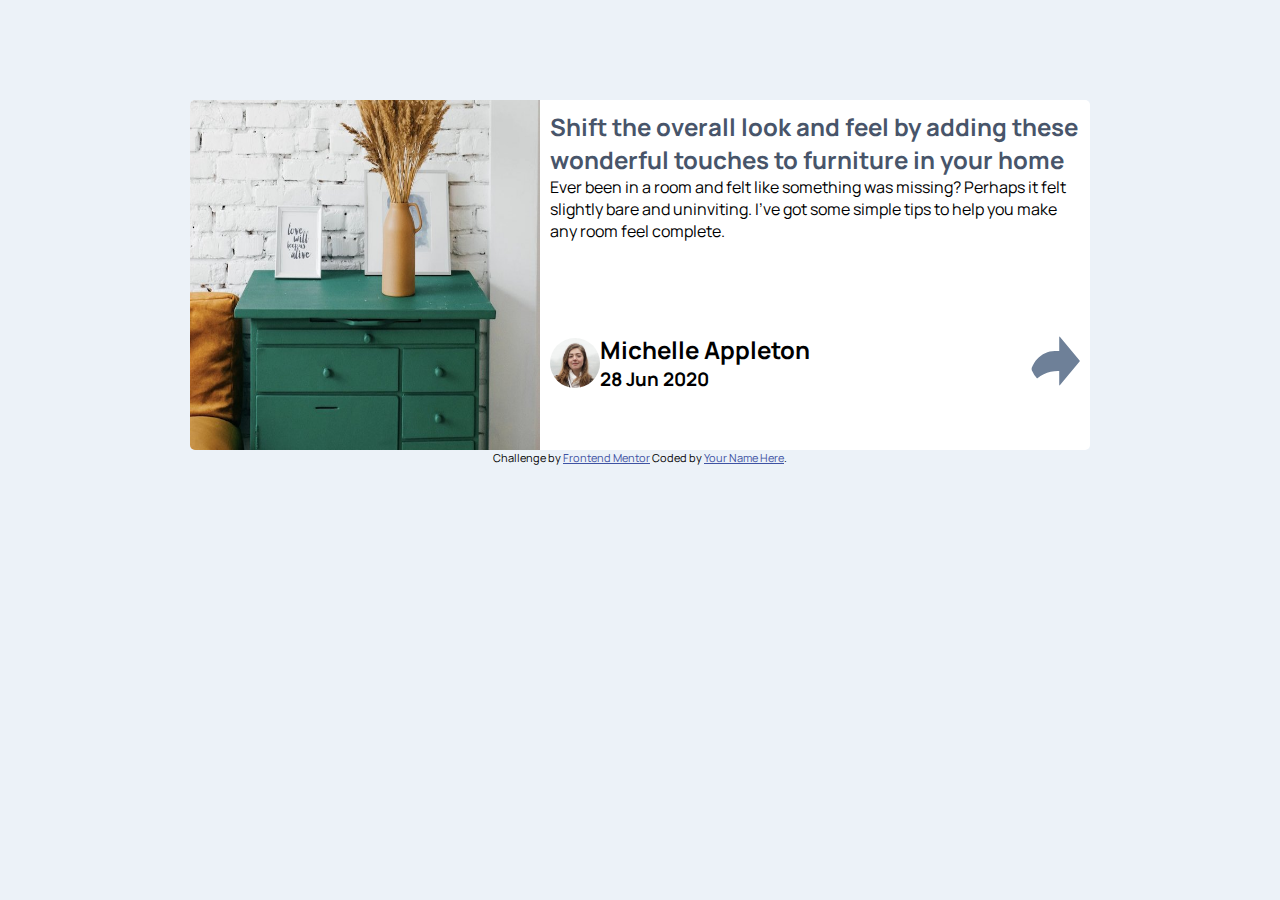
==== article-preview-component/index.html @ 0c2babb9 "article preview 90% done" ====
<!DOCTYPE html>
<html lang="en">
<head>
  <meta charset="UTF-8">
  <meta name="viewport" content="width=device-width, initial-scale=1.0"> <!-- displays site properly based on user's device -->

  <link rel="icon" type="image/png" sizes="32x32" href="./images/favicon-32x32.png">

  <link href="https://fonts.googleapis.com/css2?family=Manrope:wght@500;700&display=swap" rel="stylesheet">
  
  <title>Frontend Mentor | Article preview component</title>

  <!-- Feel free to remove these styles or customise in your own stylesheet 👍 -->
  <style>
    .attribution { font-size: 11px; text-align: center; }
    .attribution a { color: hsl(228, 45%, 44%); }
  </style>
  
  <link rel="stylesheet" href="./styles/style.css">
</head>
<body>
  <div class="article-box">
    <img class="article-image" src="./images/drawers.jpg" alt="drawers">
    <div class="article-text">
      <h1>
        Shift the overall look and feel by adding these wonderful 
        touches to furniture in your home
      </h1>
      <p>
        Ever been in a room and felt like something was missing? Perhaps 
        it felt slightly bare and uninviting. I’ve got some simple tips 
        to help you make any room feel complete.
      </p>
    </div>
    <div class="profile-box">
      <div class="profile">
        <img src="./images/avatar-michelle.jpg" alt="avatar">
        <div class="profile-text">
          <h2>Michelle Appleton</h2>
          <h3>28 Jun 2020</h3>
        </div>
      </div>
        <button class="share-button">
          <img src="./images/icon-share.svg" alt="share">
        </button>
    </div>
  </div>
  
  <div class="attribution">
    Challenge by <a href="https://www.frontendmentor.io?ref=challenge" target="_blank">Frontend Mentor</a> 
    Coded by <a href="#">Your Name Here</a>.
  </div>
</body>
</html>
---- article-preview-component/styles/style.css ----
:root{
  --very-dark-grayish-blue: hsl(217, 19%, 35%);
  --desaturated-dark-blue: hsl(214, 17%, 51%);
  --grayish-blue: hsl(212, 23%, 69%);
  --light-grayish-blue: hsl(210, 46%, 95%);
}

*{
  margin: 0;
  padding: 0;
  box-sizing: border-box;

  font-family: 'Manrope', sans-serif;
}

button{
  padding: 0;
  border: none;
  background: none;
}

body{
  margin: 100px;
  display: flex;
  flex-direction: column;
  align-items: center;
  justify-content: center;

  background: var(--light-grayish-blue);
}

.article-image{
  grid-area: logo;
  width: 350px;
  height: 350px;
  flex-direction: column;
  align-items: center;
  justify-content: center;
  margin: 0;
  border-radius: 5px 0 0 5px;
}

.article-box{
  max-width: 900px;
  display: grid;
  grid-template-columns: 350px 1fr;
  grid-template-rows: 1fr 1fr;
  grid-template-areas: 
    "logo  text"
    "logo profile"
  ;

  border-radius: 5px;
  background-color: white;
}

.article-text{
  grid-area: text;

  padding: 10px;
}

.article-text h1{
  Font: 700 24px Manrope;
  color: var(--very-dark-grayish-blue);
}

.profile-box{
  grid: profile;

  padding: 10px;
  
  display: flex;
  align-items: center;
  justify-content: space-between;
}

.profile-box img{
  width: 50px;
  height: 50px;
  border-radius: 50%;
}

.profile{
  display: flex;
  align-items: center;
  justify-content: space-between;
}

.profile-text{
  display: flex;
  flex-direction: column;
}
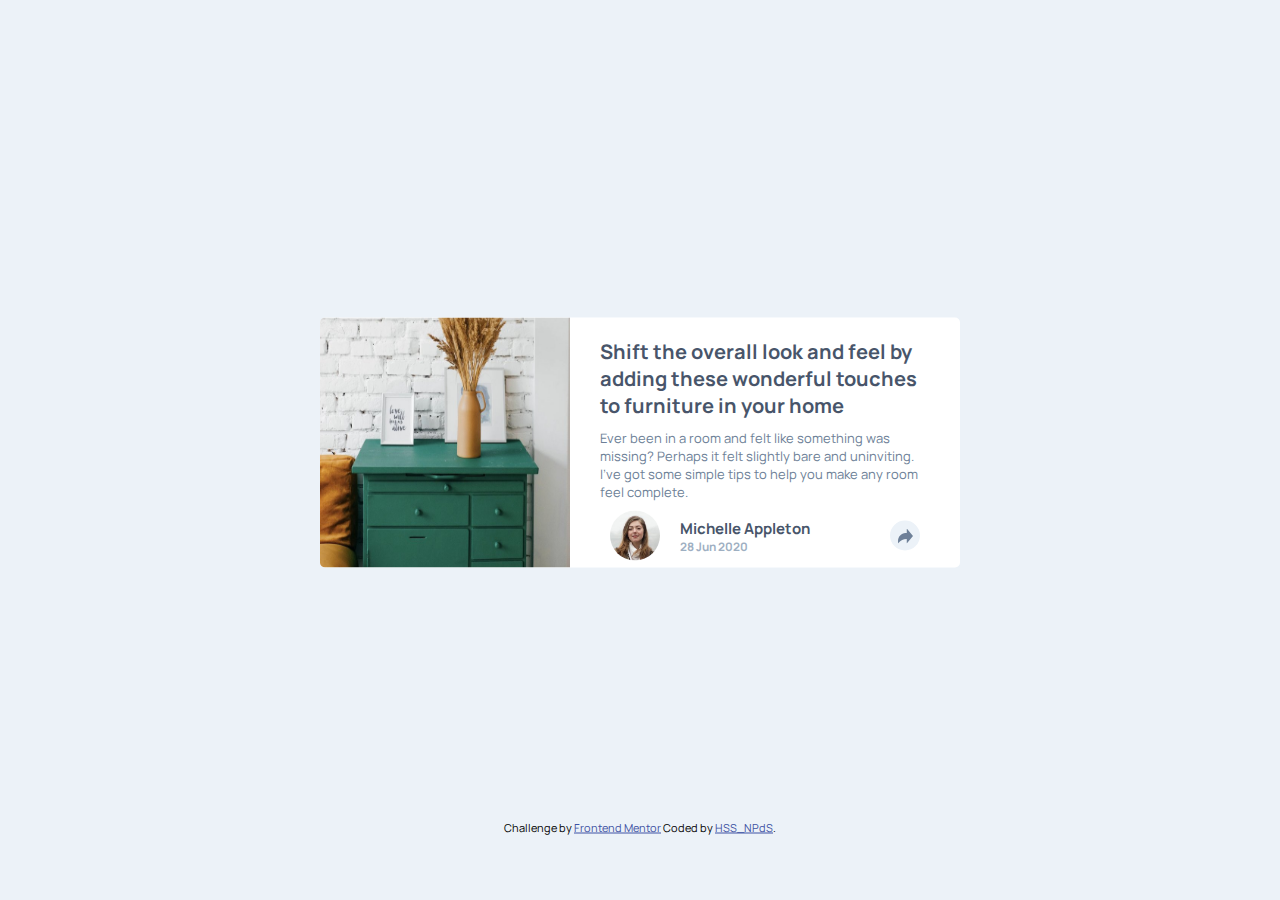
==== commit 64e9423e: "article preview 95% done, remains make the button work" ====
--- a/article-preview-component/index.html
+++ b/article-preview-component/index.html
@@ -17,38 +17,48 @@
   </style>
   
   <link rel="stylesheet" href="./styles/style.css">
+  <script src="./scripts/script.js"></script>
 </head>
 <body>
-  <div class="article-box">
-    <img class="article-image" src="./images/drawers.jpg" alt="drawers">
-    <div class="article-text">
-      <h1>
-        Shift the overall look and feel by adding these wonderful 
-        touches to furniture in your home
-      </h1>
-      <p>
-        Ever been in a room and felt like something was missing? Perhaps 
-        it felt slightly bare and uninviting. I’ve got some simple tips 
-        to help you make any room feel complete.
-      </p>
-    </div>
-    <div class="profile-box">
-      <div class="profile">
-        <img src="./images/avatar-michelle.jpg" alt="avatar">
-        <div class="profile-text">
-          <h2>Michelle Appleton</h2>
-          <h3>28 Jun 2020</h3>
+    <div class="article-box">
+      <img class="article-image" src="./images/drawers.jpg" alt="drawers">
+      <div class="padding-box">
+        <div class="article-text">
+          <h1>
+            Shift the overall look and feel by adding these wonderful 
+            touches to furniture in your home
+          </h1>
+          <p>
+            Ever been in a room and felt like something was missing? Perhaps 
+            it felt slightly bare and uninviting. I’ve got some simple tips 
+            to help you make any room feel complete.
+          </p>
+        </div>
+        <div class="profile-box">
+          <div class="profile">
+            <img src="./images/avatar-michelle.jpg" alt="avatar" id="avatar">
+            <div class="profile-text">
+              <h2>Michelle Appleton</h2>
+              <h3>28 Jun 2020</h3>
+            </div>
+          </div>
+            <button class="share-button" onclick="toggleShareOptions()">
+              <img src="./images/icon-share.svg" alt="share">
+            </button>
+            <div class="share-options" hidden>
+              <ul>
+                <img src="./images/icon-share.svg" alt="share">
+                <img src="./images/icon-share.svg" alt="share">
+                <img src="./images/icon-share.svg" alt="share">
+              </ul>
+            </div>
         </div>
       </div>
-        <button class="share-button">
-          <img src="./images/icon-share.svg" alt="share">
-        </button>
     </div>
-  </div>
-  
-  <div class="attribution">
-    Challenge by <a href="https://www.frontendmentor.io?ref=challenge" target="_blank">Frontend Mentor</a> 
-    Coded by <a href="#">Your Name Here</a>.
-  </div>
+
+    <footer class="attribution">
+      Challenge by <a href="https://www.frontendmentor.io/challenges/article-preview-component-dYBN_pYFT" target="_blank">Frontend Mentor</a> 
+      Coded by <a href="https://github.com/HSSNPdS">HSS_NPdS</a>.
+    </footer>
 </body>
 </html>--- a/article-preview-component/styles/style.css
+++ b/article-preview-component/styles/style.css
@@ -20,19 +20,18 @@
 }
 
 body{
-  margin: 100px;
-  display: flex;
-  flex-direction: column;
-  align-items: center;
-  justify-content: center;
+  position: absolute;
+  top: 50%;
+  left: 50%;
+  transform: translate(-50%, -50%);
 
   background: var(--light-grayish-blue);
 }
 
 .article-image{
   grid-area: logo;
-  width: 350px;
-  height: 350px;
+  width: 250px;
+  height: 250px;
   flex-direction: column;
   align-items: center;
   justify-content: center;
@@ -41,10 +40,13 @@
 }
 
 .article-box{
-  max-width: 900px;
+  max-width: 700px;
+  height: 250px;
+  font-size: 13px;
+
   display: grid;
-  grid-template-columns: 350px 1fr;
-  grid-template-rows: 1fr 1fr;
+  grid-template-columns: 250px 1fr;
+  grid-template-rows: 1fr 0.5fr;
   grid-template-areas: 
     "logo  text"
     "logo profile"
@@ -54,28 +56,37 @@
   background-color: white;
 }
 
+.padding-box{
+  grid-area: text;
+  padding: 20px 30px;
+}
+
 .article-text{
   grid-area: text;
-
-  padding: 10px;
 }
 
 .article-text h1{
-  Font: 700 24px Manrope;
+  Font: 700 20px Manrope;
   color: var(--very-dark-grayish-blue);
+  margin-bottom: 10px;
+}
+
+.article-text p{
+  color: var(--desaturated-dark-blue);
 }
 
 .profile-box{
   grid: profile;
 
   padding: 10px;
+  font-size: 10px;
   
   display: flex;
   align-items: center;
   justify-content: space-between;
 }
 
-.profile-box img{
+#avatar{
   width: 50px;
   height: 50px;
   border-radius: 50%;
@@ -90,4 +101,35 @@
 .profile-text{
   display: flex;
   flex-direction: column;
+  margin-left: 20px;
+}
+
+.profile-text h2{
+  color: var(--very-dark-grayish-blue);
+}
+
+.profile-text h3{
+  color: var(--grayish-blue);
+}
+
+.share-button{
+  background: var(--light-grayish-blue);
+  width: 30px;
+  height: 30px;
+  border-radius: 50%;
+
+  display: flex;
+  align-items: center;
+  justify-content: center;
+
+  cursor: pointer;
+}
+
+.share-button img{
+  width: 15px;
+  height: 15px;
+}
+
+.attribution{
+  transform: translateY(28vh)
 }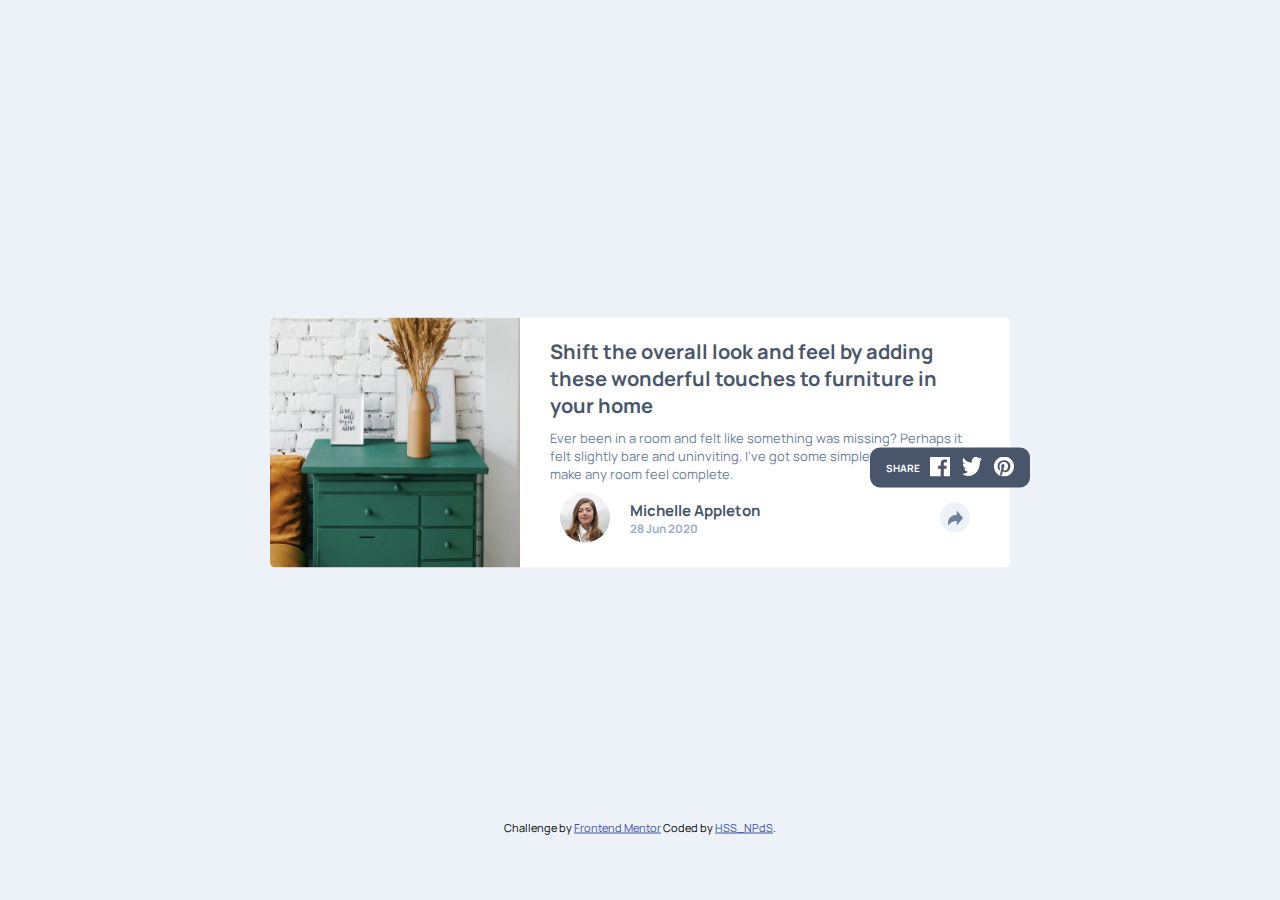
==== commit 190b7a19: "Button working" ====
--- a/article-preview-component/index.html
+++ b/article-preview-component/index.html
@@ -41,17 +41,18 @@
               <h2>Michelle Appleton</h2>
               <h3>28 Jun 2020</h3>
             </div>
-          </div>
+          </div class="share-block">
+            <div class="share-options" >
+              SHARE
+              <ul>
+                <img src="./images/icon-facebook.svg" alt="facebook">
+                <img src="./images/icon-twitter.svg" alt="twitter">
+                <img src="./images/icon-pinterest.svg" alt="pinterest">
+              </ul>
+            </div>
             <button class="share-button" onclick="toggleShareOptions()">
               <img src="./images/icon-share.svg" alt="share">
             </button>
-            <div class="share-options" hidden>
-              <ul>
-                <img src="./images/icon-share.svg" alt="share">
-                <img src="./images/icon-share.svg" alt="share">
-                <img src="./images/icon-share.svg" alt="share">
-              </ul>
-            </div>
         </div>
       </div>
     </div>
--- a/article-preview-component/styles/style.css
+++ b/article-preview-component/styles/style.css
@@ -40,7 +40,7 @@
 }
 
 .article-box{
-  max-width: 700px;
+  max-width: 800px;
   height: 250px;
   font-size: 13px;
 
@@ -99,17 +99,57 @@
 }
 
 .profile-text{
+  overflow-wrap: normal;
   display: flex;
   flex-direction: column;
   margin-left: 20px;
 }
 
 .profile-text h2{
+  width: 150px;
   color: var(--very-dark-grayish-blue);
 }
 
 .profile-text h3{
   color: var(--grayish-blue);
+}
+
+.share-block{
+  display: flex;
+  flex-direction: column;
+}
+
+.share-options.hide{
+  opacity: 0;
+  visibility: hidden;
+  height: 0;
+}
+
+.share-options{
+  transition: 400ms;
+  display: flex;
+
+  transform: translate(90px, -50px);
+
+  align-content: center;
+  align-items: center;
+  justify-content: center;
+  
+  text-align: center;
+  color: white;
+  font-weight: bold;
+
+  width: 160px;
+  height: 40px;
+  
+  border-radius: 10px;
+  background: var(--very-dark-grayish-blue);
+}
+
+.share-options img{
+  margin-left: 10px;
+  width: 20px;
+  height: 20px;
 }
 
 .share-button{
